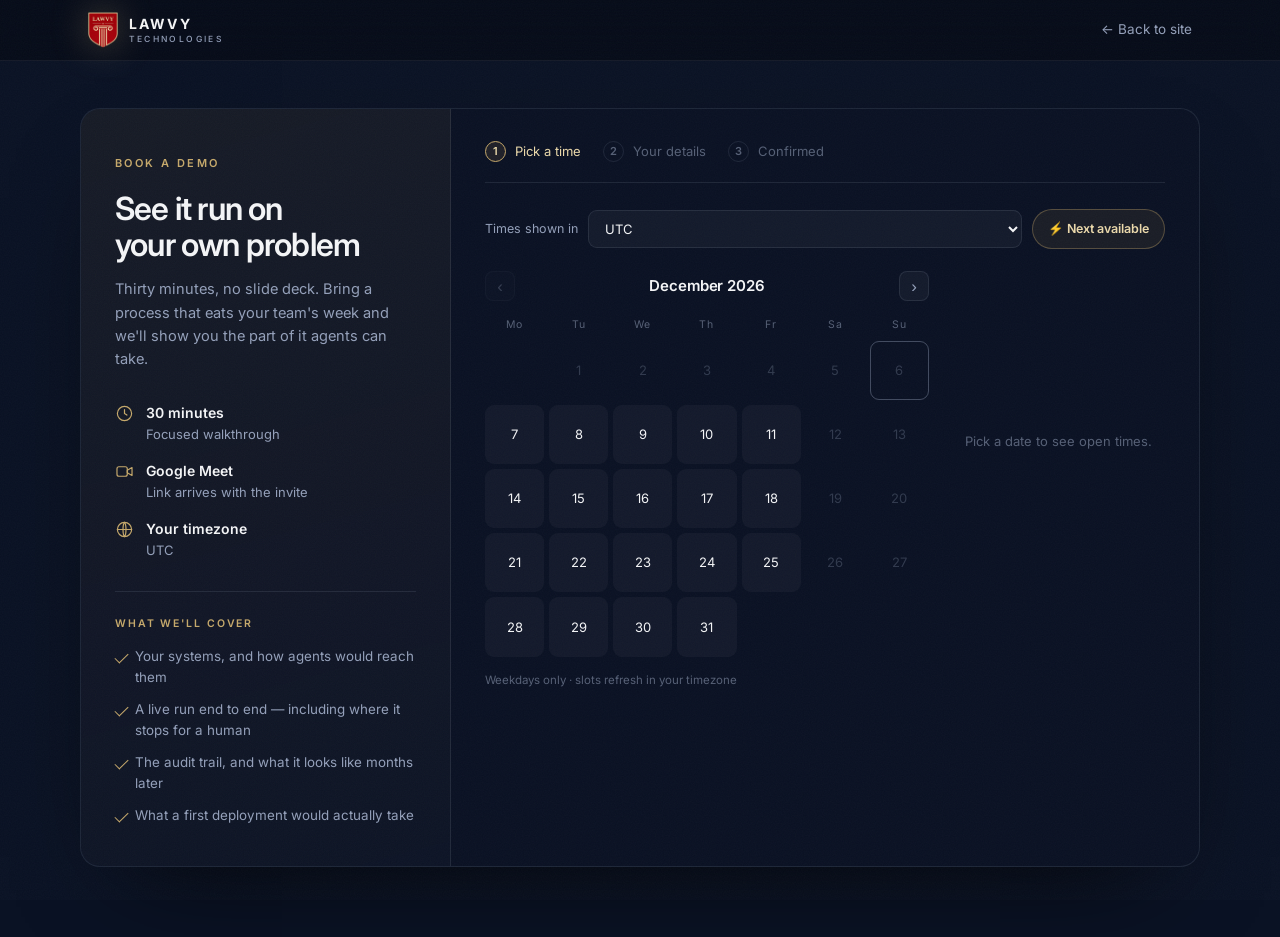
==== demo.html @ 57528987 "Add industries grid and a self-contained /demo booking flow Industries: six sectors (BFSI, healthcar" ====
<!doctype html>
<html lang="en">
<head>
  <meta charset="UTF-8" />
  <meta name="viewport" content="width=device-width, initial-scale=1.0" />
  <title>Book a demo — Lawvy Technologies</title>
  <meta name="description" content="Book a 30-minute walkthrough of the Lawvy platform. Pick a time that suits you — the invite lands with a Google Meet link." />
  <meta name="robots" content="noindex" />
  <link rel="icon" type="image/png" href="/logo.png" />
  <link rel="preconnect" href="https://fonts.googleapis.com" />
  <link rel="preconnect" href="https://fonts.gstatic.com" crossorigin />
  <link href="https://fonts.googleapis.com/css2?family=Inter:wght@400;500;600;700&display=swap" rel="stylesheet" />
  <link rel="stylesheet" href="/style.css" />
  <link rel="stylesheet" href="/demo.css" />
</head>
<body class="bk-body">

<div class="grain" aria-hidden="true"></div>

<header class="nav is-stuck" id="nav">
  <a class="nav__brand" href="/">
    <img class="nav__mark" src="/logo.png" alt="Lawvy Technologies" width="263" height="320" />
    <span class="nav__name">LAWVY<span class="nav__name-sub">TECHNOLOGIES</span></span>
  </a>
  <a href="/" class="bk-back">← Back to site</a>
</header>

<main class="bk">
  <div class="bk__shell">

    <!-- ── left: what you're booking ── -->
    <aside class="bk__aside">
      <span class="eyebrow">Book a demo</span>
      <h1 class="bk__title">See it run on<br />your own problem</h1>
      <p class="bk__lede">
        Thirty minutes, no slide deck. Bring a process that eats your team's
        week and we'll show you the part of it agents can take.
      </p>

      <ul class="bk__meta">
        <li>
          <svg viewBox="0 0 24 24" fill="none" stroke="currentColor" stroke-width="1.5" stroke-linecap="round"><circle cx="12" cy="12" r="9"/><path d="M12 7v5l3 2"/></svg>
          <span><b>30 minutes</b>Focused walkthrough</span>
        </li>
        <li>
          <svg viewBox="0 0 24 24" fill="none" stroke="currentColor" stroke-width="1.5" stroke-linecap="round" stroke-linejoin="round"><rect x="2.5" y="6" width="13" height="12" rx="2.5"/><path d="M15.5 10.5 21.5 7v10l-6-3.5Z"/></svg>
          <span><b>Google Meet</b>Link arrives with the invite</span>
        </li>
        <li>
          <svg viewBox="0 0 24 24" fill="none" stroke="currentColor" stroke-width="1.5" stroke-linecap="round" stroke-linejoin="round"><circle cx="12" cy="12" r="9"/><path d="M3 12h18M12 3c2.5 2.7 2.5 15.3 0 18M12 3c-2.5 2.7-2.5 15.3 0 18"/></svg>
          <span><b>Your timezone</b><i id="tzEcho">detecting…</i></span>
        </li>
      </ul>

      <div class="bk__see">
        <span class="bk__seeLbl">What we'll cover</span>
        <ul>
          <li>Your systems, and how agents would reach them</li>
          <li>A live run end to end — including where it stops for a human</li>
          <li>The audit trail, and what it looks like months later</li>
          <li>What a first deployment would actually take</li>
        </ul>
      </div>
    </aside>

    <!-- ── right: the picker ── -->
    <section class="bk__panel">
      <ol class="bk__steps" id="steps">
        <li class="is-on" data-s="1"><b>1</b>Pick a time</li>
        <li data-s="2"><b>2</b>Your details</li>
        <li data-s="3"><b>3</b>Confirmed</li>
      </ol>

      <!-- STEP 1 -->
      <div class="bk__stage" id="stage1">
        <div class="bk__tzrow">
          <label for="tz">Times shown in</label>
          <select id="tz" class="bk__select"></select>
          <button type="button" class="bk__soon" id="soonBtn">⚡ Next available</button>
        </div>

        <div class="bk__cols">
          <div class="cal">
            <div class="cal__head">
              <button type="button" id="prevM" class="cal__nav" aria-label="Previous month">‹</button>
              <strong id="monthLbl">—</strong>
              <button type="button" id="nextM" class="cal__nav" aria-label="Next month">›</button>
            </div>
            <div class="cal__dow" aria-hidden="true">
              <span>Mo</span><span>Tu</span><span>We</span><span>Th</span><span>Fr</span><span>Sa</span><span>Su</span>
            </div>
            <div class="cal__grid" id="calGrid" role="grid" aria-label="Choose a date"></div>
            <p class="cal__note">Weekdays only · slots refresh in your timezone</p>
          </div>

          <div class="slots" id="slots">
            <p class="slots__empty">Pick a date to see open times.</p>
          </div>
        </div>
      </div>

      <!-- STEP 2 -->
      <div class="bk__stage" id="stage2" hidden>
        <div class="bk__chosen" id="chosen"></div>
        <form id="bkForm" class="bk__form" novalidate>
          <div class="fld">
            <label for="fName">Full name</label>
            <input id="fName" name="name" type="text" autocomplete="name" required />
          </div>
          <div class="fld">
            <label for="fEmail">Work email</label>
            <input id="fEmail" name="email" type="email" autocomplete="email" required />
          </div>
          <div class="fld">
            <label for="fCo">Company</label>
            <input id="fCo" name="company" type="text" autocomplete="organization" required />
          </div>
          <div class="fld">
            <label for="fUse">What should we look at? <em>optional</em></label>
            <textarea id="fUse" name="usecase" rows="3" placeholder="The process that eats the most time right now…"></textarea>
          </div>
          <p class="fld__err" id="formErr" hidden></p>
          <div class="bk__act">
            <button type="button" class="btn btn--ghost" id="backBtn">← Change time</button>
            <button type="submit" class="btn">Confirm booking</button>
          </div>
        </form>
      </div>

      <!-- STEP 3 -->
      <div class="bk__stage" id="stage3" hidden>
        <div class="done">
          <span class="done__tick" aria-hidden="true"></span>
          <h2>You're booked.</h2>
          <p class="done__sub" id="doneSub"></p>
          <div class="done__card" id="doneCard"></div>
          <p class="done__note">
            Add it to your calendar now, and we'll follow up by email to confirm
            and send the Google Meet link.
          </p>
          <div class="bk__act">
            <a class="btn" id="gcalBtn" href="#" target="_blank" rel="noopener">Add to Google Calendar</a>
            <button type="button" class="btn btn--ghost" id="icsBtn">Download .ics</button>
          </div>
          <button type="button" class="done__again" id="againBtn">Book a different time</button>
        </div>
      </div>
    </section>
  </div>
</main>

<script src="/demo.js" defer></script>
</body>
</html>
---- style.css ----
/* ─────────────────────────────────────────────
   Lawvy Technologies — company site
   ───────────────────────────────────────────── */

:root {
  --ink:        #060A15;
  --ink-2:      #0A1224;
  --ink-3:      #0E1830;
  --line:       rgba(198,169,107,0.18);
  --line-cool:  rgba(148,160,186,0.14);
  --text:       #F4F5F7;
  --muted:      #94A0BA;
  --gold:       #C6A96B;
  --gold-lite:  #EBD9AB;
  --gold-deep:  #A9853F;
  --wrap:       1160px;
}

* { margin: 0; padding: 0; box-sizing: border-box; }

html { scroll-behavior: smooth; }

body {
  font-family: "Inter", -apple-system, BlinkMacSystemFont, "Segoe UI", sans-serif;
  background: var(--ink);
  color: var(--text);
  line-height: 1.6;
  -webkit-font-smoothing: antialiased;
  overflow-x: hidden;
}

img, canvas { display: block; max-width: 100%; }
a { color: inherit; text-decoration: none; }

.wrap { width: 100%; max-width: var(--wrap); margin: 0 auto; padding: 0 28px; }

/* fine film grain over everything */
.grain {
  position: fixed; inset: 0; z-index: 100; pointer-events: none;
  opacity: 0.035;
  background-image: url("data:image/svg+xml,%3Csvg xmlns='http://www.w3.org/2000/svg' width='140' height='140'%3E%3Cfilter id='n'%3E%3CfeTurbulence type='fractalNoise' baseFrequency='0.85' numOctaves='3'/%3E%3C/filter%3E%3Crect width='100%25' height='100%25' filter='url(%23n)'/%3E%3C/svg%3E");
}

/* ── typography ─────────────────────────────── */
h1, h2, h3 { font-weight: 600; line-height: 1.12; letter-spacing: -0.025em; }

h1 { font-size: clamp(2.5rem, 6.4vw, 4.6rem); font-weight: 700; }
h2 { font-size: clamp(1.85rem, 3.6vw, 2.9rem); }
h3 { font-size: 1.125rem; letter-spacing: -0.01em; }

.accent {
  background: linear-gradient(105deg, var(--gold-lite) 5%, var(--gold) 45%, #8E6E31 100%);
  -webkit-background-clip: text; background-clip: text;
  -webkit-text-fill-color: transparent; color: transparent;
}

.eyebrow {
  display: inline-block; margin-bottom: 18px;
  font-size: 11px; font-weight: 600; letter-spacing: 0.22em;
  text-transform: uppercase; color: var(--gold);
}

.badge {
  display: inline-block; padding: 7px 16px; margin-bottom: 26px;
  font-size: 10.5px; font-weight: 600; letter-spacing: 0.2em;
  color: var(--gold);
  border: 1px solid rgba(198,169,107,0.34);
  border-radius: 50px;
  background: rgba(176,141,74,0.07);
  backdrop-filter: blur(6px);
}

/* ── buttons ────────────────────────────────── */
.btn {
  display: inline-flex; align-items: center; justify-content: center;
  padding: 15px 30px;
  font-size: 14.5px; font-weight: 600; white-space: nowrap;
  color: #161104;
  background: linear-gradient(135deg, var(--gold-lite), var(--gold-deep));
  border: 1px solid rgba(235,217,171,0.5);
  border-radius: 50px;
  box-shadow: 0 12px 34px -10px rgba(176,141,74,0.55);
  transition: transform .18s ease, box-shadow .18s ease;
}
.btn:hover { transform: translateY(-2px); box-shadow: 0 18px 42px -12px rgba(176,141,74,0.7); }

.btn--ghost {
  color: var(--text);
  background: rgba(255,255,255,0.03);
  border: 1px solid var(--line-cool);
  box-shadow: none;
}
.btn--ghost:hover { background: rgba(255,255,255,0.07); border-color: var(--line); box-shadow: none; }

.btn--sm { padding: 10px 20px; font-size: 13px; }

/* ── nav ────────────────────────────────────── */
.nav {
  position: fixed; top: 0; left: 0; right: 0; z-index: 50;
  display: flex; align-items: center; justify-content: space-between; gap: 24px;
  padding: 18px max(28px, calc((100vw - var(--wrap)) / 2 + 28px));
  transition: background .3s ease, border-color .3s ease, padding .3s ease;
  border-bottom: 1px solid transparent;
}
.nav.is-stuck {
  padding-top: 12px; padding-bottom: 12px;
  background: rgba(6,10,21,0.72);
  backdrop-filter: blur(16px);
  border-bottom-color: rgba(148,160,186,0.1);
}

.nav__brand { display: flex; align-items: center; gap: 11px; }
.nav__mark {
  width: auto; height: 36px; flex: none;
  filter: drop-shadow(0 0 18px rgba(198,169,107,0.35));
}
.nav__name {
  font-size: 14px; font-weight: 700; letter-spacing: 0.16em; line-height: 1;
}
.nav__name-sub {
  display: block; margin-top: 4px;
  font-size: 8.5px; font-weight: 500; letter-spacing: 0.28em; color: var(--muted);
}

.nav__links { display: flex; gap: 30px; font-size: 14px; color: var(--muted); }
.nav__links a { transition: color .2s ease; }
.nav__links a:hover { color: var(--text); }

/* ── hero ───────────────────────────────────── */
.hero {
  position: relative;
  min-height: 100svh;
  display: flex; align-items: center;
  padding: 140px 0 90px;
  overflow: hidden;
  background:
    radial-gradient(ellipse 70% 55% at 50% 8%,  rgba(176,141,74,0.15), transparent 62%),
    radial-gradient(ellipse 90% 60% at 50% 100%, rgba(36,64,111,0.42), transparent 68%),
    var(--ink-2);
}
.hero::after {
  content: ""; position: absolute; left: 0; right: 0; bottom: 0; height: 220px;
  background: linear-gradient(to bottom, transparent, var(--ink));
  pointer-events: none;
}

#scene { position: absolute; inset: 0; width: 100%; height: 100%; }

.hero__inner {
  position: relative; z-index: 2;
  width: 100%; max-width: var(--wrap); margin: 0 auto; padding: 0 28px;
  max-width: 900px; text-align: center;
}

.hero__sub {
  max-width: 640px; margin: 22px auto 0;
  font-size: clamp(1rem, 1.5vw, 1.15rem); color: var(--muted);
}

.hero__actions {
  display: flex; flex-wrap: wrap; gap: 14px; justify-content: center;
  margin-top: 38px;
}

.hero__stats {
  display: grid; grid-template-columns: repeat(3, 1fr); gap: 1px;
  max-width: 780px; margin: 76px auto 0;
  background: var(--line-cool);
  border: 1px solid var(--line-cool);
  border-radius: 16px; overflow: hidden;
  backdrop-filter: blur(10px);
}
.hero__stats > div { padding: 22px 20px; background: rgba(10,18,36,0.55); text-align: left; }
.hero__stats dt {
  font-size: 12px; font-weight: 600; letter-spacing: 0.14em;
  text-transform: uppercase; color: var(--gold); margin-bottom: 7px;
}
.hero__stats dd { font-size: 13.5px; line-height: 1.5; color: var(--muted); }

.hero__scroll {
  position: absolute; bottom: 26px; left: 50%; transform: translateX(-50%); z-index: 2;
  display: flex; flex-direction: column; align-items: center; gap: 9px;
  font-size: 9.5px; letter-spacing: 0.28em; text-transform: uppercase; color: rgba(148,160,186,0.55);
}
.hero__scroll span {
  width: 1px; height: 42px;
  background: linear-gradient(to bottom, transparent, var(--gold));
}

/* ── brand wall (vertical loop) ─────────────── */
.brands { position: relative; padding: 96px 0 104px; }
.brands__head { margin-bottom: 34px; }
.brands__head h2 { font-size: clamp(1.5rem, 2.6vw, 2.1rem); }

.wall {
  --row: 96px;
  display: grid; grid-template-columns: repeat(3, 1fr);
  height: calc(var(--row) * 3);
  overflow: hidden;
  border: 1px solid var(--line-cool); border-radius: 18px;
  background: linear-gradient(160deg, rgba(255,255,255,0.03), rgba(255,255,255,0.008));
  /* feather the top and bottom so marks enter and leave rather than pop */
  -webkit-mask-image: linear-gradient(to bottom, transparent, #000 18%, #000 82%, transparent);
          mask-image: linear-gradient(to bottom, transparent, #000 18%, #000 82%, transparent);
}

.wall__col { position: relative; overflow: hidden; border-right: 1px solid var(--line-cool); }
.wall__col--last { border-right: 0; }

.wall__track {
  display: flex; flex-direction: column;
  animation: wallUp var(--dur, 38s) linear infinite;
}
.wall__track--rev { animation-name: wallDown; }

/* the list is duplicated in the markup, so -50% lands exactly on the copy */
@keyframes wallUp   { from { transform: translateY(0);    } to { transform: translateY(-50%); } }
@keyframes wallDown { from { transform: translateY(-50%); } to { transform: translateY(0);    } }

.bm {
  flex: none;
  display: grid; place-items: center;
  height: var(--row); padding: 0 20px;
  text-align: center; white-space: nowrap;
  color: rgba(232,238,248,0.62);
}

/* real marks: white-on-transparent, so opacity alone sets the weight.
   max-height keeps every logo optically similar regardless of source size. */
.bm img {
  width: auto; max-width: 100%;
  max-height: 34px;
  object-fit: contain;
  opacity: 0.62;
}
.bm img[src$="ganni.svg"]  { max-height: 26px; }
.bm img[src$="antara.png"] { max-height: 46px; }   /* stacked lockup needs headroom */

/* wordmark treatments — stand-ins until real logo files land */
.bm--motilal { font-size: 1.45rem; font-weight: 700; letter-spacing: -0.04em; }
.bm--ganni   { font-size: 1.55rem; font-weight: 700; letter-spacing: 0.06em; }
.bm--hello   { font-size: 1.4rem;  font-weight: 700; letter-spacing: -0.03em; }
.bm--antara  { font-size: 1.25rem; font-weight: 400; letter-spacing: 0.34em;
               font-family: Georgia, "Times New Roman", serif; }
.bm--meem    { font-size: 1.45rem; font-weight: 700; letter-spacing: 0.02em; }
.bm--food    { font-size: 1.45rem; font-weight: 400; letter-spacing: -0.035em; }
.bm--honest  { font-size: 0.92rem; font-weight: 400; letter-spacing: 0.17em; }

.brands__note {
  margin-top: 20px;
  font-size: 12.5px; color: rgba(148,160,186,0.7);
}
.brands__note strong { color: var(--gold); font-weight: 600; }

/* ── sections ───────────────────────────────── */
.section { position: relative; padding: 120px 0; }
.section--alt { background: linear-gradient(180deg, transparent, rgba(14,24,48,0.55), transparent); }

.sec-head { max-width: 680px; margin-bottom: 64px; }
.sec-head p { margin-top: 20px; font-size: 1.05rem; color: var(--muted); }

/* ── platform stack (CSS 3D) ────────────────── */
.stack {
  perspective: 1600px;
  display: flex; flex-direction: column; gap: 16px;
  max-width: 940px; margin: 0 auto;
}

.layer {
  --lift: 0px;
  position: relative;
  display: grid; grid-template-columns: 64px 200px 1fr; align-items: center; gap: 26px;
  padding: 28px 34px;
  border: 1px solid var(--line-cool);
  border-radius: 18px;
  background: linear-gradient(120deg, rgba(20,32,60,0.92), rgba(10,18,36,0.72));
  box-shadow: 0 26px 60px -30px rgba(0,0,0,0.9), inset 0 1px 0 rgba(255,255,255,0.05);
  transform-style: preserve-3d;
  transform: rotateX(16deg) rotateZ(-1deg) translateZ(var(--lift));
  transition: transform .45s cubic-bezier(.2,.7,.3,1), border-color .35s ease, box-shadow .35s ease;
}
.layer:hover {
  --lift: 42px;
  border-color: rgba(198,169,107,0.5);
  box-shadow: 0 40px 80px -30px rgba(0,0,0,0.95), 0 0 60px -24px rgba(198,169,107,0.45),
              inset 0 1px 0 rgba(255,255,255,0.09);
}

.layer__idx {
  font-size: 12px; font-weight: 600; letter-spacing: 0.16em; color: var(--gold);
  padding: 5px 0; border-top: 1px solid rgba(198,169,107,0.35);
}
.layer h3 { font-size: 1.4rem; }
.layer p { font-size: 14.5px; color: var(--muted); }

/* ── capability cards ───────────────────────── */
.cards {
  display: grid; gap: 18px;
  grid-template-columns: repeat(auto-fit, minmax(280px, 1fr));
  perspective: 1200px;
}

.card {
  position: relative; padding: 32px 30px 34px;
  border: 1px solid var(--line-cool);
  border-radius: 18px;
  background: linear-gradient(160deg, rgba(255,255,255,0.045), rgba(255,255,255,0.012));
  transform-style: preserve-3d;
  transition: border-color .3s ease, box-shadow .3s ease, transform .12s ease-out;
  overflow: hidden;
}
.card::before {
  content: ""; position: absolute; inset: 0; opacity: 0; transition: opacity .35s ease;
  background: radial-gradient(420px circle at var(--mx, 50%) var(--my, 0%), rgba(198,169,107,0.14), transparent 62%);
}
.card:hover { border-color: rgba(198,169,107,0.42); box-shadow: 0 30px 60px -32px rgba(0,0,0,0.9); }
.card:hover::before { opacity: 1; }

.card__glyph {
  display: grid; place-items: center;
  width: 44px; height: 44px; margin-bottom: 20px;
  font-size: 20px; color: var(--gold);
  border: 1px solid rgba(198,169,107,0.3);
  border-radius: 12px;
  background: rgba(176,141,74,0.09);
  transform: translateZ(30px);
}
.card h3 { margin-bottom: 10px; transform: translateZ(20px); }
.card p { font-size: 14.5px; color: var(--muted); transform: translateZ(12px); }

/* ── industries ─────────────────────────────── */
.inds {
  display: grid; gap: 1px;
  grid-template-columns: repeat(auto-fit, minmax(300px, 1fr));
  background: var(--line-cool);
  border: 1px solid var(--line-cool);
  border-radius: 18px; overflow: hidden;
}
.ind {
  display: flex; flex-direction: column;
  padding: 32px 30px 34px;
  background: var(--ink);
  transition: background .35s ease;
}
.ind:hover { background: rgba(176,141,74,0.055); }

.ind__ico {
  display: grid; place-items: center;
  width: 42px; height: 42px; margin-bottom: 20px;
  color: var(--gold);
  border: 1px solid rgba(198,169,107,0.28);
  border-radius: 11px;
  background: rgba(176,141,74,0.07);
}
.ind__ico svg { width: 21px; height: 21px; }

.ind h3 { margin-bottom: 11px; font-size: 1.2rem; }
.ind p { font-size: 14.4px; color: var(--muted); }

.ind .ind__win {
  margin-top: auto; padding-top: 16px;
  font-size: 14.2px; font-weight: 500;
  color: var(--gold-lite);
}

/* ── product ────────────────────────────────── */
.product {
  display: grid; grid-template-columns: 1fr 1fr; gap: 72px; align-items: center;
}
.product__title { font-size: clamp(2.4rem, 4.6vw, 3.4rem); margin-bottom: 18px; }
.lede { font-size: 1.08rem; color: var(--muted); }

.product__tag {
  display: inline-flex; align-items: center; gap: 8px;
  margin-bottom: 18px; padding: 5px 13px;
  font-size: 10.5px; font-weight: 600; letter-spacing: 0.16em; text-transform: uppercase;
  color: var(--gold);
  border: 1px solid rgba(198,169,107,0.32); border-radius: 50px;
  background: rgba(176,141,74,0.08);
}
.product__tag::before {
  content: ""; width: 6px; height: 6px; border-radius: 50%;
  background: var(--gold-lite); box-shadow: 0 0 10px var(--gold);
}

.product__next {
  display: flex; flex-wrap: wrap; align-items: center; gap: 8px 14px;
  margin-top: 72px; padding: 22px 26px;
  font-size: 14.5px; color: var(--muted);
  border: 1px dashed rgba(148,160,186,0.22); border-radius: 16px;
  background: rgba(255,255,255,0.015);
}
.product__next > span {
  padding: 4px 11px;
  font-size: 10.5px; font-weight: 600; letter-spacing: 0.16em; text-transform: uppercase;
  color: var(--muted);
  border: 1px solid rgba(148,160,186,0.24); border-radius: 50px;
}
.product__next a { color: var(--gold); font-weight: 500; }
.product__next a:hover { color: var(--gold-lite); }

.ticks { list-style: none; margin: 28px 0 34px; display: grid; gap: 13px; }
.ticks li {
  position: relative; padding-left: 30px; font-size: 14.8px; color: #C7D0E2;
}
.ticks li::before {
  content: ""; position: absolute; left: 0; top: 8px;
  width: 15px; height: 8px;
  border-left: 1.6px solid var(--gold); border-bottom: 1.6px solid var(--gold);
  transform: rotate(-45deg);
}

.product__visual {
  position: relative; height: 430px;
  perspective: 1300px;
}
.pane {
  position: absolute; border-radius: 16px;
  border: 1px solid var(--line-cool);
  background: linear-gradient(150deg, rgba(22,36,66,0.9), rgba(10,18,36,0.85));
  box-shadow: 0 40px 80px -40px rgba(0,0,0,0.95);
  transform-style: preserve-3d;
  transition: transform .6s cubic-bezier(.2,.7,.3,1);
}
.pane--back  { inset: 0 26% 26% 0;  transform: rotateY(-19deg) rotateX(9deg) translateZ(-90px); opacity: .45; }
.pane--mid   { inset: 12% 13% 13% 13%; transform: rotateY(-19deg) rotateX(9deg) translateZ(-40px); opacity: .7; }
.pane--front {
  inset: 24% 0 0 26%; padding: 22px;
  transform: rotateY(-19deg) rotateX(9deg);
  border-color: rgba(198,169,107,0.32);
  box-shadow: 0 50px 90px -40px rgba(0,0,0,1), 0 0 70px -30px rgba(198,169,107,0.4);
}
.product__visual:hover .pane--front { transform: rotateY(-11deg) rotateX(5deg) translateZ(28px); }
.product__visual:hover .pane--mid   { transform: rotateY(-11deg) rotateX(5deg) translateZ(-30px); }
.product__visual:hover .pane--back  { transform: rotateY(-11deg) rotateX(5deg) translateZ(-70px); }

.pane__bar { display: flex; gap: 6px; margin-bottom: 20px; }
.pane__bar i { width: 8px; height: 8px; border-radius: 50%; background: rgba(148,160,186,0.3); }
.pane__line {
  width: var(--w, 80%); height: 9px; margin-bottom: 12px; border-radius: 5px;
  background: rgba(148,160,186,0.16);
}
.pane__line--gold { background: linear-gradient(90deg, var(--gold), rgba(198,169,107,0.15)); }
.pane__cite {
  display: inline-block; margin-top: 14px; padding: 5px 11px;
  font-size: 10.5px; letter-spacing: 0.06em; color: var(--gold);
  border: 1px solid rgba(198,169,107,0.3); border-radius: 6px;
  background: rgba(176,141,74,0.09);
}

/* ── trust ──────────────────────────────────── */
.trust-grid { display: grid; gap: 18px; grid-template-columns: repeat(auto-fit, minmax(250px, 1fr)); }
.trust {
  padding: 30px 26px;
  border-left: 1px solid rgba(198,169,107,0.3);
  background: linear-gradient(90deg, rgba(176,141,74,0.05), transparent 70%);
}
.trust h3 { margin-bottom: 10px; }
.trust p { font-size: 14.3px; color: var(--muted); }

/* ── cta band ───────────────────────────────── */
.cta-band {
  padding: 130px 0; text-align: center;
  background:
    radial-gradient(ellipse 60% 100% at 50% 100%, rgba(176,141,74,0.16), transparent 70%),
    radial-gradient(ellipse 90% 80% at 50% 0%, rgba(36,64,111,0.35), transparent 70%),
    var(--ink-2);
  border-top: 1px solid rgba(148,160,186,0.1);
}
.cta-band p { max-width: 520px; margin: 20px auto 0; color: var(--muted); }
.cta-band .hero__actions { margin-top: 36px; }

/* ── footer ─────────────────────────────────── */
.foot { padding: 56px 0 34px; border-top: 1px solid rgba(148,160,186,0.1); background: var(--ink); }
.foot__inner {
  display: flex; flex-wrap: wrap; gap: 32px;
  justify-content: space-between; align-items: flex-start;
  padding-bottom: 34px;
}
.foot__tag { margin-top: 14px; font-size: 13.5px; color: var(--muted); }
.foot__links { display: flex; flex-wrap: wrap; gap: 26px; font-size: 13.5px; color: var(--muted); }
.foot__links a:hover { color: var(--gold); }
.foot__base {
  padding-top: 24px; font-size: 12.5px; color: rgba(148,160,186,0.65);
  border-top: 1px solid rgba(148,160,186,0.08);
}

/* ── scroll reveal ──────────────────────────── */
.reveal {
  opacity: 0; transform: translateY(26px);
  transition: opacity .8s cubic-bezier(.2,.7,.3,1) var(--d, 0s),
              transform .8s cubic-bezier(.2,.7,.3,1) var(--d, 0s);
}
.reveal.is-in { opacity: 1; transform: none; }

/* ── responsive ─────────────────────────────── */
@media (max-width: 940px) {
  .product { grid-template-columns: 1fr; gap: 56px; }
  .product__visual { height: 340px; }
  .layer { grid-template-columns: 1fr; gap: 12px; padding: 26px; transform: none; }
  .layer:hover { --lift: 0px; transform: translateY(-4px); }
  .hero__stats { grid-template-columns: 1fr; }
}

@media (max-width: 820px) {
  /* two columns, shorter box — three narrow columns crush the longer marks */
  .wall { --row: 84px; grid-template-columns: repeat(2, 1fr); height: calc(var(--row) * 3); }
  .wall__col--last { display: none; }
  .bm { padding: 0 10px; }
  .bm--honest { font-size: 0.8rem; letter-spacing: 0.12em; }
  .bm--motilal, .bm--ganni, .bm--hello, .bm--meem, .bm--food { font-size: 1.2rem; }
  .bm--antara { font-size: 1.05rem; letter-spacing: 0.26em; }
}

@media (max-width: 720px) {
  .nav__links { display: none; }
  /* tighten the bar so the brand and CTA both fit a 360px screen */
  .nav { padding-left: 16px; padding-right: 16px; gap: 12px; }
  .btn--sm { padding: 9px 15px; font-size: 12.5px; }
  .section { padding: 88px 0; }
  .hero { padding-top: 120px; }
  .hero__scroll { display: none; }
  .foot__inner { flex-direction: column; }
}

@media (prefers-reduced-motion: reduce) {
  html { scroll-behavior: auto; }
  .reveal { opacity: 1; transform: none; transition: none; }
  * { animation: none !important; }

  /* no loop, so drop the duplicated marks and let the wall size to content */
  .wall { height: auto; -webkit-mask-image: none; mask-image: none; }
  .bm[aria-hidden="true"] { display: none; }
}
---- demo.css ----
/* ─────────────────────────────────────────────
   Lawvy — demo booking. Inherits tokens from style.css
   ───────────────────────────────────────────── */

.bk-body { background: var(--ink-2); }

.bk-back { font-size: 13.5px; color: var(--muted); }
.bk-back:hover { color: var(--gold); }

.bk { padding: 108px 24px 70px; }
.bk__shell {
  display: grid; grid-template-columns: 370px 1fr; gap: 0;
  width: 100%; max-width: 1120px; margin: 0 auto;
  border: 1px solid var(--line-cool); border-radius: 20px; overflow: hidden;
  background: rgba(10,18,36,0.6);
  box-shadow: 0 40px 100px -50px rgba(0,0,0,0.95);
}

/* ── left ── */
.bk__aside {
  padding: 40px 34px;
  border-right: 1px solid var(--line-cool);
  background: linear-gradient(165deg, rgba(176,141,74,0.08), rgba(255,255,255,0.012));
}
.bk__title { font-size: clamp(1.6rem, 2.5vw, 2.05rem); font-weight: 600; letter-spacing: -0.025em; line-height: 1.15; }
.bk__lede { margin-top: 14px; font-size: 14.6px; color: var(--muted); }

.bk__meta { list-style: none; margin: 30px 0; display: grid; gap: 15px; }
.bk__meta li { display: flex; gap: 12px; align-items: flex-start; }
.bk__meta svg { width: 19px; height: 19px; flex: none; margin-top: 2px; color: var(--gold); }
.bk__meta span { display: flex; flex-direction: column; font-size: 13px; color: var(--muted); }
.bk__meta b { font-size: 14px; font-weight: 600; color: var(--text); }
.bk__meta i { font-style: normal; }

.bk__see { padding-top: 24px; border-top: 1px solid var(--line-cool); }
.bk__seeLbl {
  display: block; margin-bottom: 13px;
  font-size: 10.5px; font-weight: 600; letter-spacing: 0.18em; text-transform: uppercase; color: var(--gold);
}
.bk__see ul { list-style: none; display: grid; gap: 10px; }
.bk__see li { position: relative; padding-left: 20px; font-size: 13.4px; color: var(--muted); }
.bk__see li::before {
  content: ""; position: absolute; left: 0; top: 7px;
  width: 12px; height: 6px;
  border-left: 1.5px solid var(--gold); border-bottom: 1.5px solid var(--gold);
  transform: rotate(-45deg);
}

/* ── right panel ── */
.bk__panel { padding: 32px 34px 38px; min-width: 0; }

.bk__steps {
  list-style: none; display: flex; flex-wrap: wrap; gap: 8px 22px;
  margin-bottom: 26px; padding-bottom: 20px;
  border-bottom: 1px solid var(--line-cool);
}
.bk__steps li {
  display: flex; align-items: center; gap: 9px;
  font-size: 13px; color: var(--dim, rgba(148,160,186,0.55));
}
.bk__steps b {
  display: grid; place-items: center; width: 21px; height: 21px;
  border-radius: 50%; font-size: 11px; font-weight: 600;
  border: 1px solid var(--line-cool); color: inherit;
}
.bk__steps li.is-on { color: var(--gold-lite); }
.bk__steps li.is-on b { border-color: var(--gold); color: var(--gold-lite); background: rgba(176,141,74,0.12); }
.bk__steps li.is-done { color: var(--muted); }
.bk__steps li.is-done b { border-color: rgba(95,176,138,0.5); color: #5FB08A; }

/* ── timezone row ── */
.bk__tzrow { display: flex; flex-wrap: wrap; align-items: center; gap: 10px; margin-bottom: 22px; }
.bk__tzrow label { font-size: 12.5px; color: var(--muted); }
.bk__select {
  flex: 1 1 190px; min-width: 0;
  padding: 9px 12px; font: inherit; font-size: 13px;
  color: var(--text); background: rgba(255,255,255,0.04);
  border: 1px solid var(--line-cool); border-radius: 9px;
}
.bk__select:focus-visible { outline: 2px solid var(--gold); outline-offset: 1px; }
.bk__select option { background: #0C1526; color: var(--text); }

.bk__soon {
  padding: 9px 15px; font: inherit; font-size: 12.5px; font-weight: 600; cursor: pointer;
  color: var(--gold-lite); background: rgba(176,141,74,0.1);
  border: 1px solid rgba(198,169,107,0.35); border-radius: 50px;
  transition: background .2s ease;
}
.bk__soon:hover { background: rgba(176,141,74,0.2); }

/* ── calendar + slots ── */
.bk__cols { display: grid; grid-template-columns: 1fr 210px; gap: 26px; }

.cal__head { display: flex; align-items: center; justify-content: space-between; margin-bottom: 16px; }
.cal__head strong { font-size: 15px; font-weight: 600; letter-spacing: -0.01em; }
.cal__nav {
  width: 30px; height: 30px; font-size: 17px; line-height: 1; cursor: pointer;
  color: var(--muted); background: rgba(255,255,255,0.04);
  border: 1px solid var(--line-cool); border-radius: 8px;
}
.cal__nav:hover:not(:disabled) { color: var(--text); background: rgba(255,255,255,0.09); }
.cal__nav:disabled { opacity: .3; cursor: not-allowed; }

.cal__dow, .cal__grid { display: grid; grid-template-columns: repeat(7, 1fr); gap: 5px; }
.cal__dow {
  margin-bottom: 7px;
  font-size: 10.5px; letter-spacing: 0.1em; text-align: center; color: var(--dim, rgba(148,160,186,0.55));
}
.cal__day {
  aspect-ratio: 1; display: grid; place-items: center;
  font: inherit; font-size: 13px; cursor: pointer;
  color: var(--text); background: rgba(255,255,255,0.035);
  border: 1px solid transparent; border-radius: 9px;
  transition: background .18s ease, border-color .18s ease;
}
.cal__day:hover:not(:disabled) { background: rgba(176,141,74,0.16); border-color: rgba(198,169,107,0.4); }
.cal__day:disabled { color: rgba(148,160,186,0.28); background: transparent; cursor: not-allowed; }
.cal__day.is-today { border-color: rgba(148,160,186,0.4); }
.cal__day.is-sel {
  color: #161104; font-weight: 700;
  background: linear-gradient(135deg, var(--gold-lite), var(--gold-deep));
  border-color: var(--gold-lite);
}
.cal__day--pad { visibility: hidden; }
.cal__note { margin-top: 14px; font-size: 11.5px; color: rgba(148,160,186,0.55); }

.slots { display: flex; flex-direction: column; max-height: 340px; overflow-y: auto; padding-right: 4px; }
.slots__empty { margin: auto 0; font-size: 13px; color: rgba(148,160,186,0.55); text-align: center; }
.slots__grp {
  position: sticky; top: 0; z-index: 1;
  padding: 6px 0 8px; margin-top: 6px;
  font-size: 10px; font-weight: 600; letter-spacing: 0.16em; text-transform: uppercase;
  color: var(--gold); background: rgba(10,18,36,0.95);
}
.slot {
  margin-bottom: 7px; padding: 11px 12px;
  font: inherit; font-size: 13.5px; font-weight: 500; cursor: pointer;
  color: var(--text); background: rgba(255,255,255,0.04);
  border: 1px solid var(--line-cool); border-radius: 9px;
  transition: border-color .18s ease, background .18s ease, transform .12s ease;
}
.slot:hover { border-color: var(--gold); background: rgba(176,141,74,0.14); transform: translateX(2px); }

/* ── step 2 ── */
.bk__chosen {
  display: flex; flex-wrap: wrap; gap: 8px 14px; align-items: center;
  margin-bottom: 24px; padding: 14px 18px;
  font-size: 14px;
  border: 1px solid rgba(198,169,107,0.32); border-radius: 12px;
  background: rgba(176,141,74,0.09);
}
.bk__chosen b { color: var(--gold-lite); }
.bk__chosen span { color: var(--muted); font-size: 12.5px; }

.bk__form { display: grid; gap: 16px; }
.fld { display: grid; gap: 7px; }
.fld label { font-size: 12.5px; font-weight: 500; color: var(--muted); }
.fld label em { font-style: normal; color: rgba(148,160,186,0.5); }
.fld input, .fld textarea {
  padding: 12px 14px; font: inherit; font-size: 14px; resize: vertical;
  color: var(--text); background: rgba(255,255,255,0.04);
  border: 1px solid var(--line-cool); border-radius: 10px;
}
.fld input:focus, .fld textarea:focus { outline: none; border-color: var(--gold); background: rgba(255,255,255,0.06); }
.fld input[aria-invalid="true"], .fld textarea[aria-invalid="true"] { border-color: #E8536A; }
.fld__err { font-size: 12.5px; color: #E8536A; }

.bk__act { display: flex; flex-wrap: wrap; gap: 11px; margin-top: 6px; }

/* ── step 3 ── */
.done { text-align: center; padding: 14px 0 6px; }
.done__tick {
  position: relative; display: block; width: 56px; height: 56px; margin: 0 auto 22px;
  border-radius: 50%; border: 2px solid #5FB08A; background: rgba(95,176,138,0.12);
}
.done__tick::after {
  content: ""; position: absolute; left: 17px; top: 18px;
  width: 20px; height: 10px;
  border-left: 2.5px solid #5FB08A; border-bottom: 2.5px solid #5FB08A;
  transform: rotate(-45deg);
}
.done h2 { font-size: 1.7rem; }
.done__sub { margin-top: 10px; font-size: 14.5px; color: var(--muted); }
.done__card {
  margin: 24px 0 16px; padding: 20px;
  text-align: left; font-size: 14px; line-height: 1.9;
  border: 1px solid var(--line-cool); border-radius: 12px;
  background: rgba(255,255,255,0.03);
}
.done__card b { color: var(--gold-lite); }
.done__note { font-size: 13px; color: rgba(148,160,186,0.75); }
.done .bk__act { justify-content: center; margin-top: 22px; }
.done__again {
  margin-top: 18px; font: inherit; font-size: 13px; cursor: pointer;
  color: var(--muted); background: none; border: 0;
  border-bottom: 1px solid var(--line-cool);
}
.done__again:hover { color: var(--gold); }

/* ── responsive ── */
/* tablet: stack the aside, but keep calendar and slots side by side */
@media (max-width: 940px) {
  .bk__shell { grid-template-columns: 1fr; }
  .bk__aside { border-right: 0; border-bottom: 1px solid var(--line-cool); }
  .bk__cols { grid-template-columns: minmax(0, 1fr) 190px; }
  .slots { max-height: 380px; }
}

/* below this the two columns get too narrow to read, so stack them */
@media (max-width: 700px) {
  .bk__cols { grid-template-columns: 1fr; gap: 24px; }
  .cal { max-width: 400px; }          /* stop day cells ballooning */
  .slots { max-height: none; }
  .slots__grp { position: static; }   /* sticky is pointless once it flows */
}

@media (max-width: 560px) {
  .bk { padding: 92px 14px 50px; }
  .bk__aside, .bk__panel { padding: 28px 20px; }
  .bk__steps { gap: 6px 14px; font-size: 12px; }
  .bk__tzrow { gap: 8px; }
  .bk__select { flex-basis: 100%; }
  .bk__soon { width: 100%; }
  .bk__act .btn { flex: 1 1 auto; }
  .done__card { font-size: 13.2px; }
  /* square cells fall under the 44px touch minimum at this width */
  .cal__dow, .cal__grid { gap: 4px; }
  .cal__day { aspect-ratio: auto; min-height: 44px; }
}

@media (prefers-reduced-motion: reduce) {
  .slot, .cal__day { transition: none; }
}
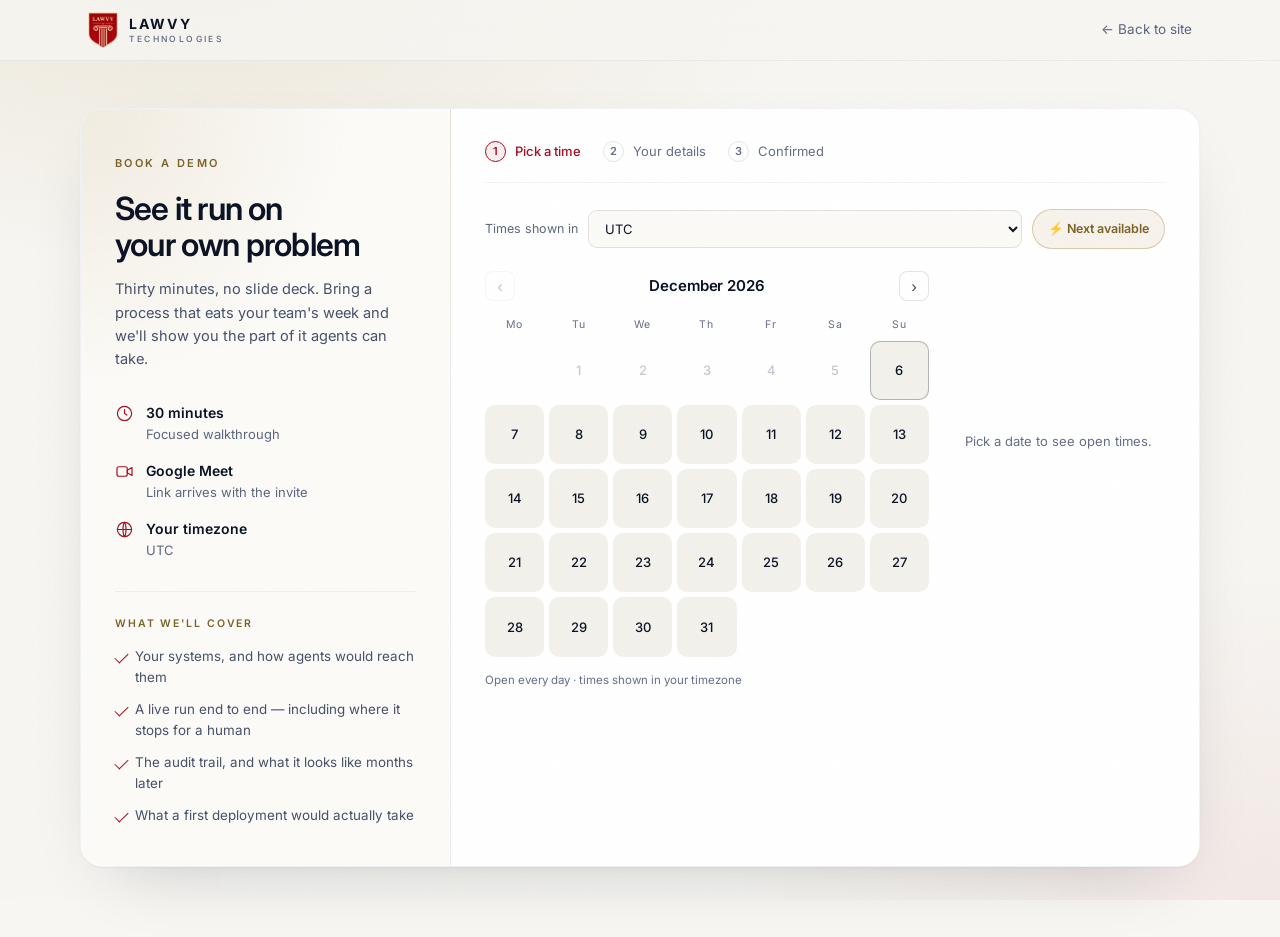
==== commit aeabbfd6: "Open the demo calendar every day and relight it All seven days are bookable now -- only past dates a" ====
--- a/demo.html
+++ b/demo.html
@@ -90,7 +90,7 @@
               <span>Mo</span><span>Tu</span><span>We</span><span>Th</span><span>Fr</span><span>Sa</span><span>Su</span>
             </div>
             <div class="cal__grid" id="calGrid" role="grid" aria-label="Choose a date"></div>
-            <p class="cal__note">Weekdays only · slots refresh in your timezone</p>
+            <p class="cal__note">Open every day · times shown in your timezone</p>
           </div>
 
           <div class="slots" id="slots">
--- a/demo.css
+++ b/demo.css
@@ -1,48 +1,109 @@
 /* ─────────────────────────────────────────────
-   Lawvy — demo booking. Inherits tokens from style.css
+   Lawvy — demo booking. A light room in a dark house.
+   Overrides the dark tokens from style.css, scoped to .bk-body.
    ───────────────────────────────────────────── */
 
-.bk-body { background: var(--ink-2); }
+.bk-body {
+  --paper:      #F7F6F2;
+  --card:       #FFFFFF;
+  --ink:        #0A1224;
+  --ink-soft:   #46506A;
+  /* these carry small text on a near-white ground, so they are tuned to clear
+     4.5:1 rather than to look pretty in isolation */
+  --muted:      #5C6680;
+  --faint:      #646E88;
+  --line:       rgba(10,18,36,0.11);
+  --line-soft:  rgba(10,18,36,0.055);
+  --gold:       #7D6227;
+  --gold-lite:  #C6A96B;
+  --gold-wash:  rgba(176,141,74,0.10);
+  --crimson:    #A80E1E;
+  --crimson-lt: #C8323F;
+  --green:      #2F8F63;
+
+  color: var(--ink);
+  background:
+    radial-gradient(ellipse 80% 50% at 15% 0%, rgba(176,141,74,0.13), transparent 60%),
+    radial-gradient(ellipse 70% 60% at 100% 100%, rgba(168,14,30,0.06), transparent 62%),
+    var(--paper);
+  background-attachment: fixed;
+}
+
+/* the dark-page noise reads as paper grain here, but needs to be fainter */
+.bk-body .grain { opacity: 0.02; }
+
+/* ── nav, relit ─────────────────────────────── */
+.bk-body .nav,
+.bk-body .nav.is-stuck {
+  background: rgba(247,246,242,0.82);
+  backdrop-filter: blur(14px);
+  border-bottom: 1px solid var(--line-soft);
+}
+.bk-body .nav__name { color: var(--ink); }
+.bk-body .nav__name-sub { color: var(--muted); }
+.bk-body .nav__mark { filter: none; }
 
 .bk-back { font-size: 13.5px; color: var(--muted); }
-.bk-back:hover { color: var(--gold); }
-
+.bk-back:hover { color: var(--crimson); }
+
+/* ── buttons, relit ─────────────────────────── */
+.bk-body .btn {
+  color: #FFF7E8;
+  background: linear-gradient(135deg, #2A1013, var(--crimson));
+  border: 1px solid rgba(168,14,30,0.5);
+  box-shadow: 0 10px 26px -12px rgba(168,14,30,0.55);
+}
+.bk-body .btn:hover { box-shadow: 0 16px 32px -14px rgba(168,14,30,0.7); }
+
+.bk-body .btn--ghost {
+  color: var(--ink);
+  background: var(--card);
+  border: 1px solid var(--line);
+  box-shadow: 0 2px 6px -2px rgba(10,18,36,0.08);
+}
+.bk-body .btn--ghost:hover { background: #FBFAF7; border-color: rgba(10,18,36,0.2); }
+
+.bk-body .eyebrow { color: var(--gold); }
+
+/* ── shell ──────────────────────────────────── */
 .bk { padding: 108px 24px 70px; }
 .bk__shell {
-  display: grid; grid-template-columns: 370px 1fr; gap: 0;
+  display: grid; grid-template-columns: 370px 1fr;
   width: 100%; max-width: 1120px; margin: 0 auto;
-  border: 1px solid var(--line-cool); border-radius: 20px; overflow: hidden;
-  background: rgba(10,18,36,0.6);
-  box-shadow: 0 40px 100px -50px rgba(0,0,0,0.95);
+  border: 1px solid var(--line-soft); border-radius: 22px; overflow: hidden;
+  background: var(--card);
+  box-shadow: 0 1px 2px rgba(10,18,36,0.04), 0 26px 70px -34px rgba(10,18,36,0.24);
 }
 
 /* ── left ── */
 .bk__aside {
   padding: 40px 34px;
-  border-right: 1px solid var(--line-cool);
-  background: linear-gradient(165deg, rgba(176,141,74,0.08), rgba(255,255,255,0.012));
-}
-.bk__title { font-size: clamp(1.6rem, 2.5vw, 2.05rem); font-weight: 600; letter-spacing: -0.025em; line-height: 1.15; }
-.bk__lede { margin-top: 14px; font-size: 14.6px; color: var(--muted); }
+  border-right: 1px solid var(--line-soft);
+  background:
+    radial-gradient(ellipse 120% 60% at 0% 0%, rgba(176,141,74,0.14), transparent 62%),
+    #FCFBF8;
+}
+.bk__title { font-size: clamp(1.6rem, 2.5vw, 2.05rem); font-weight: 600; letter-spacing: -0.025em; line-height: 1.15; color: var(--ink); }
+.bk__lede { margin-top: 14px; font-size: 14.6px; color: var(--ink-soft); }
 
 .bk__meta { list-style: none; margin: 30px 0; display: grid; gap: 15px; }
 .bk__meta li { display: flex; gap: 12px; align-items: flex-start; }
-.bk__meta svg { width: 19px; height: 19px; flex: none; margin-top: 2px; color: var(--gold); }
+.bk__meta svg { width: 19px; height: 19px; flex: none; margin-top: 2px; color: var(--crimson); }
 .bk__meta span { display: flex; flex-direction: column; font-size: 13px; color: var(--muted); }
-.bk__meta b { font-size: 14px; font-weight: 600; color: var(--text); }
+.bk__meta b { font-size: 14px; font-weight: 600; color: var(--ink); }
 .bk__meta i { font-style: normal; }
 
-.bk__see { padding-top: 24px; border-top: 1px solid var(--line-cool); }
+.bk__see { padding-top: 24px; border-top: 1px solid var(--line-soft); }
 .bk__seeLbl {
   display: block; margin-bottom: 13px;
   font-size: 10.5px; font-weight: 600; letter-spacing: 0.18em; text-transform: uppercase; color: var(--gold);
 }
 .bk__see ul { list-style: none; display: grid; gap: 10px; }
-.bk__see li { position: relative; padding-left: 20px; font-size: 13.4px; color: var(--muted); }
+.bk__see li { position: relative; padding-left: 20px; font-size: 13.4px; color: var(--ink-soft); }
 .bk__see li::before {
   content: ""; position: absolute; left: 0; top: 7px;
   width: 12px; height: 6px;
-  border-left: 1.5px solid var(--gold); border-bottom: 1.5px solid var(--gold);
+  border-left: 1.5px solid var(--crimson); border-bottom: 1.5px solid var(--crimson);
   transform: rotate(-45deg);
 }
 
@@ -52,21 +113,18 @@
 .bk__steps {
   list-style: none; display: flex; flex-wrap: wrap; gap: 8px 22px;
   margin-bottom: 26px; padding-bottom: 20px;
-  border-bottom: 1px solid var(--line-cool);
-}
-.bk__steps li {
-  display: flex; align-items: center; gap: 9px;
-  font-size: 13px; color: var(--dim, rgba(148,160,186,0.55));
-}
+  border-bottom: 1px solid var(--line-soft);
+}
+.bk__steps li { display: flex; align-items: center; gap: 9px; font-size: 13px; color: var(--faint); }
 .bk__steps b {
   display: grid; place-items: center; width: 21px; height: 21px;
   border-radius: 50%; font-size: 11px; font-weight: 600;
-  border: 1px solid var(--line-cool); color: inherit;
-}
-.bk__steps li.is-on { color: var(--gold-lite); }
-.bk__steps li.is-on b { border-color: var(--gold); color: var(--gold-lite); background: rgba(176,141,74,0.12); }
+  border: 1px solid var(--line); color: inherit;
+}
+.bk__steps li.is-on { color: var(--crimson); font-weight: 500; }
+.bk__steps li.is-on b { border-color: var(--crimson); color: var(--crimson); background: rgba(168,14,30,0.07); }
 .bk__steps li.is-done { color: var(--muted); }
-.bk__steps li.is-done b { border-color: rgba(95,176,138,0.5); color: #5FB08A; }
+.bk__steps li.is-done b { border-color: rgba(47,143,99,0.55); color: var(--green); background: rgba(47,143,99,0.09); }
 
 /* ── timezone row ── */
 .bk__tzrow { display: flex; flex-wrap: wrap; align-items: center; gap: 10px; margin-bottom: 22px; }
@@ -74,16 +132,15 @@
 .bk__select {
   flex: 1 1 190px; min-width: 0;
   padding: 9px 12px; font: inherit; font-size: 13px;
-  color: var(--text); background: rgba(255,255,255,0.04);
-  border: 1px solid var(--line-cool); border-radius: 9px;
-}
-.bk__select:focus-visible { outline: 2px solid var(--gold); outline-offset: 1px; }
-.bk__select option { background: #0C1526; color: var(--text); }
+  color: var(--ink); background: #FBFAF7;
+  border: 1px solid var(--line); border-radius: 9px;
+}
+.bk__select:focus-visible { outline: 2px solid var(--crimson); outline-offset: 1px; }
 
 .bk__soon {
   padding: 9px 15px; font: inherit; font-size: 12.5px; font-weight: 600; cursor: pointer;
-  color: var(--gold-lite); background: rgba(176,141,74,0.1);
-  border: 1px solid rgba(198,169,107,0.35); border-radius: 50px;
+  color: var(--gold); background: var(--gold-wash);
+  border: 1px solid rgba(176,141,74,0.4); border-radius: 50px;
   transition: background .2s ease;
 }
 .bk__soon:hover { background: rgba(176,141,74,0.2); }
@@ -95,75 +152,79 @@
 .cal__head strong { font-size: 15px; font-weight: 600; letter-spacing: -0.01em; }
 .cal__nav {
   width: 30px; height: 30px; font-size: 17px; line-height: 1; cursor: pointer;
-  color: var(--muted); background: rgba(255,255,255,0.04);
-  border: 1px solid var(--line-cool); border-radius: 8px;
-}
-.cal__nav:hover:not(:disabled) { color: var(--text); background: rgba(255,255,255,0.09); }
-.cal__nav:disabled { opacity: .3; cursor: not-allowed; }
+  color: var(--ink-soft); background: var(--card);
+  border: 1px solid var(--line); border-radius: 8px;
+}
+.cal__nav:hover:not(:disabled) { background: #F2F0EA; }
+.cal__nav:disabled { opacity: .32; cursor: not-allowed; }
 
 .cal__dow, .cal__grid { display: grid; grid-template-columns: repeat(7, 1fr); gap: 5px; }
-.cal__dow {
-  margin-bottom: 7px;
-  font-size: 10.5px; letter-spacing: 0.1em; text-align: center; color: var(--dim, rgba(148,160,186,0.55));
-}
+.cal__dow { margin-bottom: 7px; font-size: 10.5px; letter-spacing: 0.1em; text-align: center; color: var(--faint); }
 .cal__day {
   aspect-ratio: 1; display: grid; place-items: center;
-  font: inherit; font-size: 13px; cursor: pointer;
-  color: var(--text); background: rgba(255,255,255,0.035);
-  border: 1px solid transparent; border-radius: 9px;
-  transition: background .18s ease, border-color .18s ease;
-}
-.cal__day:hover:not(:disabled) { background: rgba(176,141,74,0.16); border-color: rgba(198,169,107,0.4); }
-.cal__day:disabled { color: rgba(148,160,186,0.28); background: transparent; cursor: not-allowed; }
-.cal__day.is-today { border-color: rgba(148,160,186,0.4); }
+  font: inherit; font-size: 13px; font-weight: 500; cursor: pointer;
+  color: var(--ink); background: #F3F1EB;
+  border: 1px solid transparent; border-radius: 10px;
+  transition: background .16s ease, border-color .16s ease, color .16s ease;
+}
+.cal__day:hover:not(:disabled) { background: var(--gold-wash); border-color: rgba(176,141,74,0.45); }
+.cal__day:disabled { color: #C3C8D2; background: transparent; cursor: not-allowed; }
+.cal__day.is-today { border-color: rgba(10,18,36,0.28); }
 .cal__day.is-sel {
-  color: #161104; font-weight: 700;
-  background: linear-gradient(135deg, var(--gold-lite), var(--gold-deep));
-  border-color: var(--gold-lite);
+  color: #FFF7E8; font-weight: 700;
+  background: linear-gradient(135deg, #C8323F, var(--crimson));
+  border-color: var(--crimson);
+  box-shadow: 0 6px 16px -6px rgba(168,14,30,0.6);
 }
 .cal__day--pad { visibility: hidden; }
-.cal__note { margin-top: 14px; font-size: 11.5px; color: rgba(148,160,186,0.55); }
+.cal__note { margin-top: 14px; font-size: 11.5px; color: var(--faint); }
 
 .slots { display: flex; flex-direction: column; max-height: 340px; overflow-y: auto; padding-right: 4px; }
-.slots__empty { margin: auto 0; font-size: 13px; color: rgba(148,160,186,0.55); text-align: center; }
+.slots__empty { margin: auto 0; font-size: 13px; color: var(--faint); text-align: center; }
 .slots__grp {
   position: sticky; top: 0; z-index: 1;
   padding: 6px 0 8px; margin-top: 6px;
   font-size: 10px; font-weight: 600; letter-spacing: 0.16em; text-transform: uppercase;
-  color: var(--gold); background: rgba(10,18,36,0.95);
+  color: var(--gold); background: var(--card);
 }
 .slot {
   margin-bottom: 7px; padding: 11px 12px;
   font: inherit; font-size: 13.5px; font-weight: 500; cursor: pointer;
-  color: var(--text); background: rgba(255,255,255,0.04);
-  border: 1px solid var(--line-cool); border-radius: 9px;
-  transition: border-color .18s ease, background .18s ease, transform .12s ease;
-}
-.slot:hover { border-color: var(--gold); background: rgba(176,141,74,0.14); transform: translateX(2px); }
+  color: var(--ink); background: var(--card);
+  border: 1px solid var(--line); border-radius: 9px;
+  transition: border-color .16s ease, background .16s ease, transform .12s ease;
+}
+.slot:hover {
+  border-color: var(--crimson); background: rgba(168,14,30,0.05);
+  color: var(--crimson); transform: translateX(2px);
+}
 
 /* ── step 2 ── */
 .bk__chosen {
   display: flex; flex-wrap: wrap; gap: 8px 14px; align-items: center;
-  margin-bottom: 24px; padding: 14px 18px;
-  font-size: 14px;
-  border: 1px solid rgba(198,169,107,0.32); border-radius: 12px;
-  background: rgba(176,141,74,0.09);
-}
-.bk__chosen b { color: var(--gold-lite); }
+  margin-bottom: 24px; padding: 14px 18px; font-size: 14px;
+  border: 1px solid rgba(176,141,74,0.35); border-radius: 12px;
+  background: var(--gold-wash);
+}
+.bk__chosen b { color: var(--ink); }
 .bk__chosen span { color: var(--muted); font-size: 12.5px; }
 
 .bk__form { display: grid; gap: 16px; }
 .fld { display: grid; gap: 7px; }
-.fld label { font-size: 12.5px; font-weight: 500; color: var(--muted); }
-.fld label em { font-style: normal; color: rgba(148,160,186,0.5); }
+.fld label { font-size: 12.5px; font-weight: 500; color: var(--ink-soft); }
+.fld label em { font-style: normal; color: var(--faint); }
 .fld input, .fld textarea {
   padding: 12px 14px; font: inherit; font-size: 14px; resize: vertical;
-  color: var(--text); background: rgba(255,255,255,0.04);
-  border: 1px solid var(--line-cool); border-radius: 10px;
-}
-.fld input:focus, .fld textarea:focus { outline: none; border-color: var(--gold); background: rgba(255,255,255,0.06); }
-.fld input[aria-invalid="true"], .fld textarea[aria-invalid="true"] { border-color: #E8536A; }
-.fld__err { font-size: 12.5px; color: #E8536A; }
+  color: var(--ink); background: #FBFAF7;
+  border: 1px solid var(--line); border-radius: 10px;
+}
+.fld input::placeholder, .fld textarea::placeholder { color: #A9B0C0; }
+.fld input:focus, .fld textarea:focus {
+  outline: none; border-color: var(--crimson); background: var(--card);
+  box-shadow: 0 0 0 3px rgba(168,14,30,0.09);
+}
+.fld input[aria-invalid="true"], .fld textarea[aria-invalid="true"] { border-color: var(--crimson-lt); }
+.fld__err { font-size: 12.5px; color: var(--crimson); }
 
 .bk__act { display: flex; flex-wrap: wrap; gap: 11px; margin-top: 6px; }
 
@@ -171,37 +232,35 @@
 .done { text-align: center; padding: 14px 0 6px; }
 .done__tick {
   position: relative; display: block; width: 56px; height: 56px; margin: 0 auto 22px;
-  border-radius: 50%; border: 2px solid #5FB08A; background: rgba(95,176,138,0.12);
+  border-radius: 50%; border: 2px solid var(--green); background: rgba(47,143,99,0.1);
 }
 .done__tick::after {
   content: ""; position: absolute; left: 17px; top: 18px;
   width: 20px; height: 10px;
-  border-left: 2.5px solid #5FB08A; border-bottom: 2.5px solid #5FB08A;
+  border-left: 2.5px solid var(--green); border-bottom: 2.5px solid var(--green);
   transform: rotate(-45deg);
 }
-.done h2 { font-size: 1.7rem; }
-.done__sub { margin-top: 10px; font-size: 14.5px; color: var(--muted); }
+.done h2 { font-size: 1.7rem; color: var(--ink); }
+.done__sub { margin-top: 10px; font-size: 14.5px; color: var(--ink-soft); }
 .done__card {
   margin: 24px 0 16px; padding: 20px;
-  text-align: left; font-size: 14px; line-height: 1.9;
-  border: 1px solid var(--line-cool); border-radius: 12px;
-  background: rgba(255,255,255,0.03);
-}
-.done__card b { color: var(--gold-lite); }
-.done__note { font-size: 13px; color: rgba(148,160,186,0.75); }
+  text-align: left; font-size: 14px; line-height: 1.9; color: var(--ink-soft);
+  border: 1px solid var(--line-soft); border-radius: 12px; background: #FBFAF7;
+}
+.done__card b { color: var(--ink); }
+.done__note { font-size: 13px; color: var(--muted); }
 .done .bk__act { justify-content: center; margin-top: 22px; }
 .done__again {
   margin-top: 18px; font: inherit; font-size: 13px; cursor: pointer;
-  color: var(--muted); background: none; border: 0;
-  border-bottom: 1px solid var(--line-cool);
-}
-.done__again:hover { color: var(--gold); }
-
-/* ── responsive ── */
+  color: var(--muted); background: none; border: 0; border-bottom: 1px solid var(--line);
+}
+.done__again:hover { color: var(--crimson); }
+
+/* ── responsive ─────────────────────────────── */
 /* tablet: stack the aside, but keep calendar and slots side by side */
 @media (max-width: 940px) {
   .bk__shell { grid-template-columns: 1fr; }
-  .bk__aside { border-right: 0; border-bottom: 1px solid var(--line-cool); }
+  .bk__aside { border-right: 0; border-bottom: 1px solid var(--line-soft); }
   .bk__cols { grid-template-columns: minmax(0, 1fr) 190px; }
   .slots { max-height: 380px; }
 }
